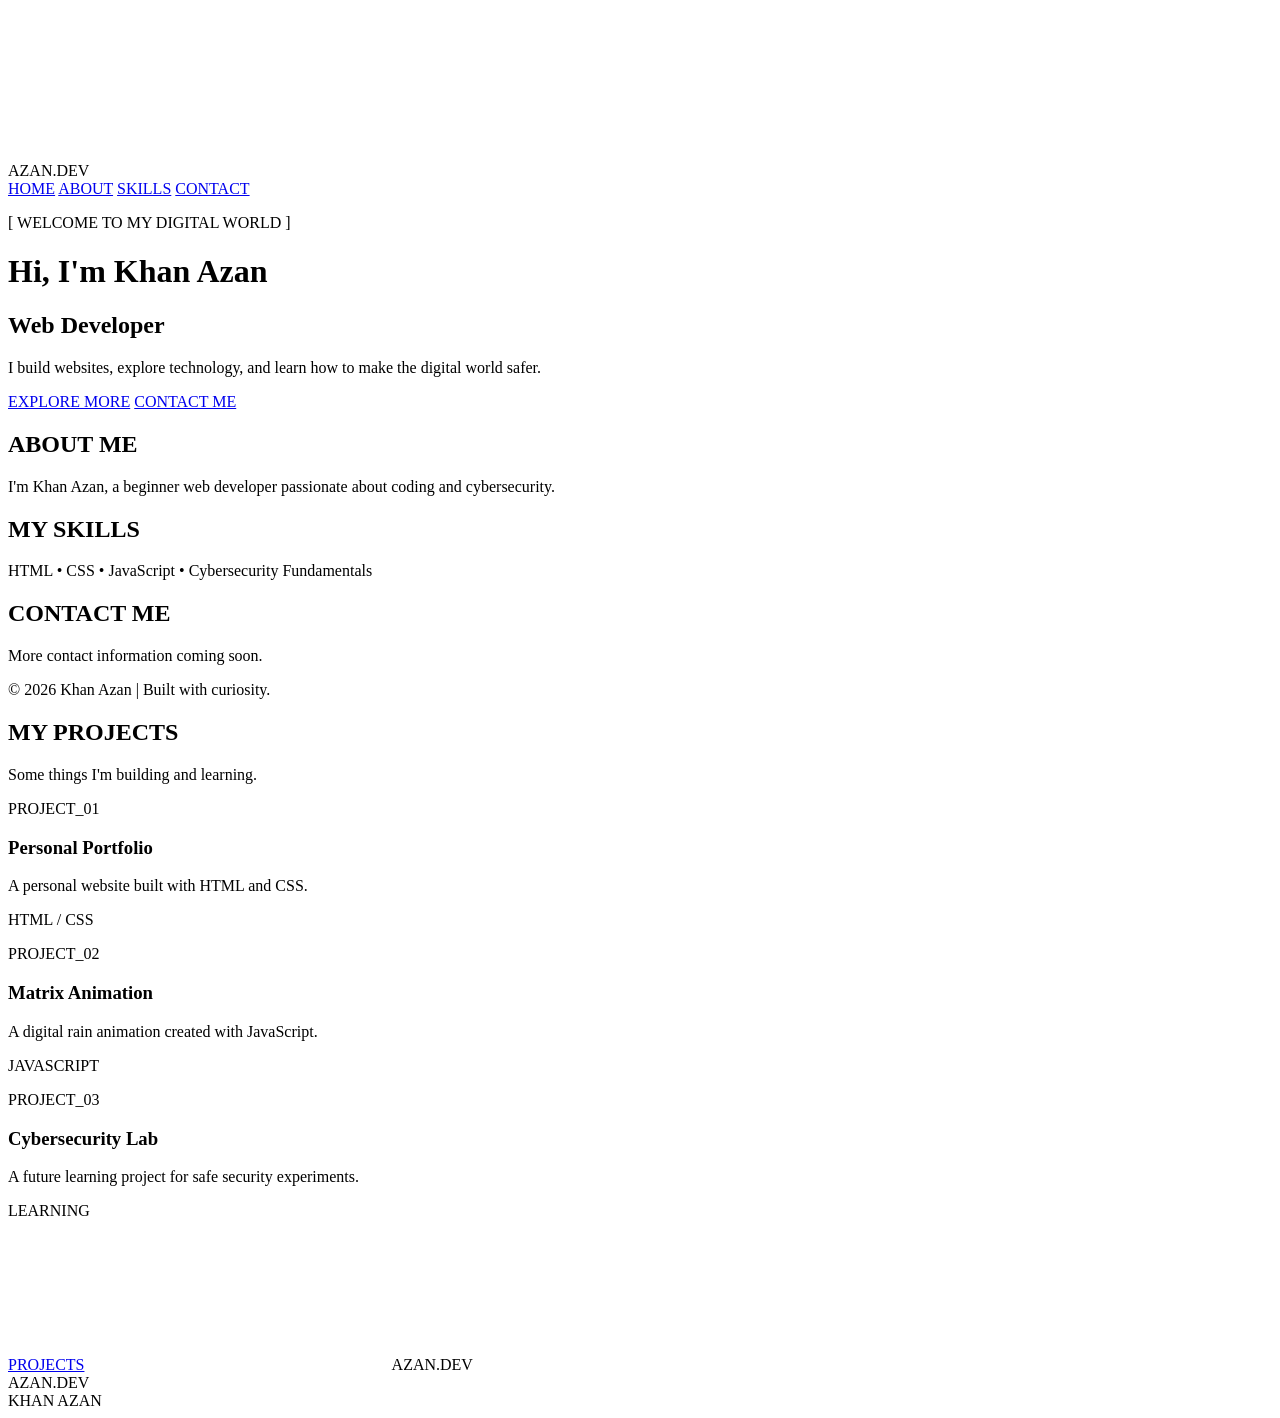
==== index.html @ 8890be55 "Add files via upload" ====
<!DOCTYPE html>
<html lang="en">
<head>
  <meta charset="UTF-8">
  <meta name="viewport" content="width=device-width, initial-scale=1.0">
  <title>Khan Azan | Portfolio</title>
  <link rel="stylesheet" href="style.css">
</head>
<body>
  <canvas id="matrix"></canvas>

  <nav class="navbar">
    <div class="logo">AZAN<span>.DEV</span></div>
    <a href="#home">HOME</a>
    <a href="#about">ABOUT</a>
    <a href="#skills">SKILLS</a>
    <a href="#contact">CONTACT</a>
  </nav>

  <main id="home">
    <p class="tag">[ WELCOME TO MY DIGITAL WORLD ]</p>
    <h1>Hi, I'm <span>Khan Azan</span></h1>
    <h2>Web Developer</h2>
    <p class="description">I build websites, explore technology, and learn how to make the digital world safer.</p>
    <div class="buttons">
      <a href="#about" class="btn">EXPLORE MORE</a>
      <a href="#contact" class="btn outline">CONTACT ME</a>
    </div>
  </main>

  <section id="about">
    <h2>ABOUT <span>ME</span></h2>
    <p>I'm Khan Azan, a beginner web developer passionate about coding and cybersecurity.</p>
  </section>

  <section id="skills">
    <h2>MY <span>SKILLS</span></h2>
    <p>HTML • CSS • JavaScript • Cybersecurity Fundamentals</p>
  </section>

  <section id="contact">
    <h2>CONTACT <span>ME</span></h2>
    <p>More contact information coming soon.</p>
  </section>

  <footer>© 2026 Khan Azan | Built with curiosity.</footer>

  <script src="script.js"></script>
</body>
</html>

<section id="projects">
  <h2>MY <span>PROJECTS</span></h2>
  <p class="project-intro">Some things I'm building and learning.</p>

  <div class="project-grid">
    <article class="project-card">
      <p class="project-number">PROJECT_01</p>
      <h3>Personal Portfolio</h3>
      <p>A personal website built with HTML and CSS.</p>
      <span class="project-tag">HTML / CSS</span>
    </article>

    <article class="project-card">
      <p class="project-number">PROJECT_02</p>
      <h3>Matrix Animation</h3>
      <p>A digital rain animation created with JavaScript.</p>
      <span class="project-tag">JAVASCRIPT</span>
    </article>

    <article class="project-card">
      <p class="project-number">PROJECT_03</p>
      <h3>Cybersecurity Lab</h3>
      <p>A future learning project for safe security experiments.</p>
      <span class="project-tag">LEARNING</span>
    </article>
  </div>
</section>
<a href="#projects">PROJECTS</a>

<canvas id="matrix"></canvas>
<script src="script.js"></script>
AZAN<span>.DEV</span>
<div class="logo">AZAN<span>.DEV</span></div>

<div class="logo">KHAN <span>AZAN</span></div>
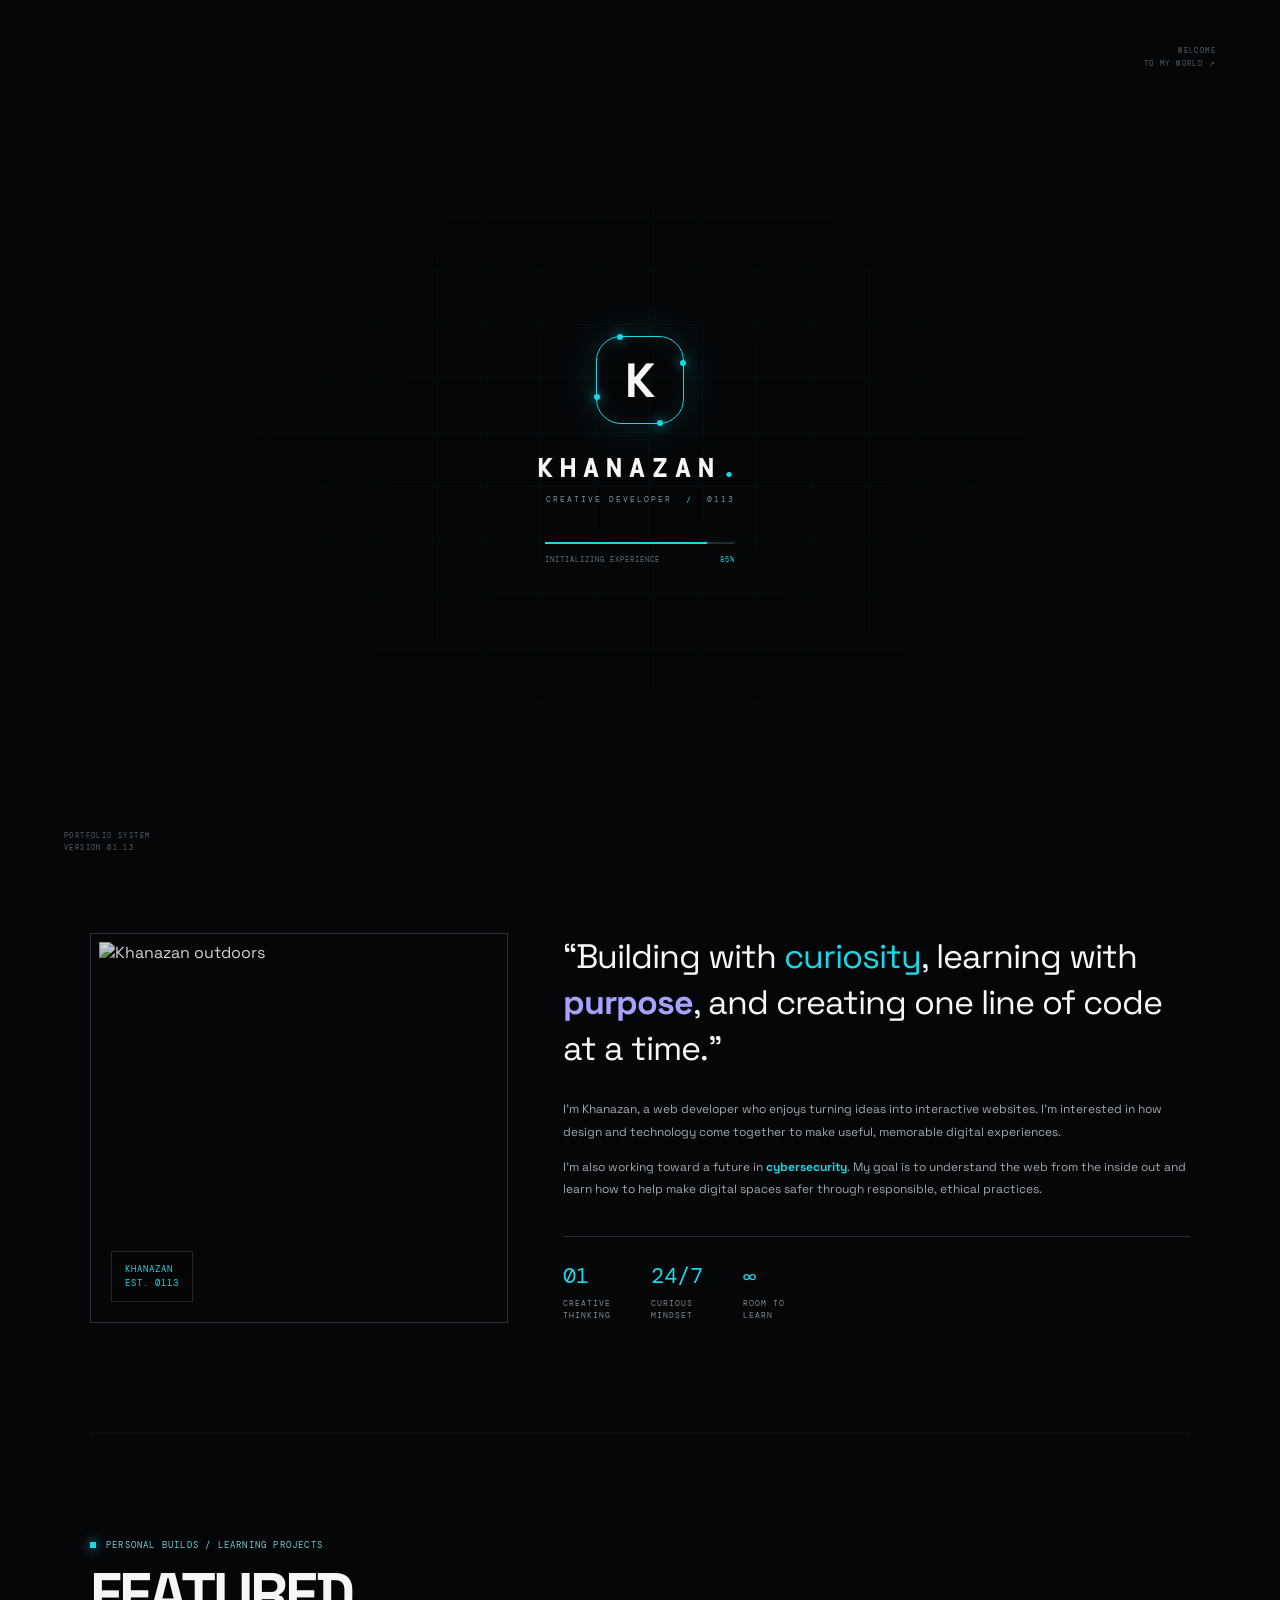
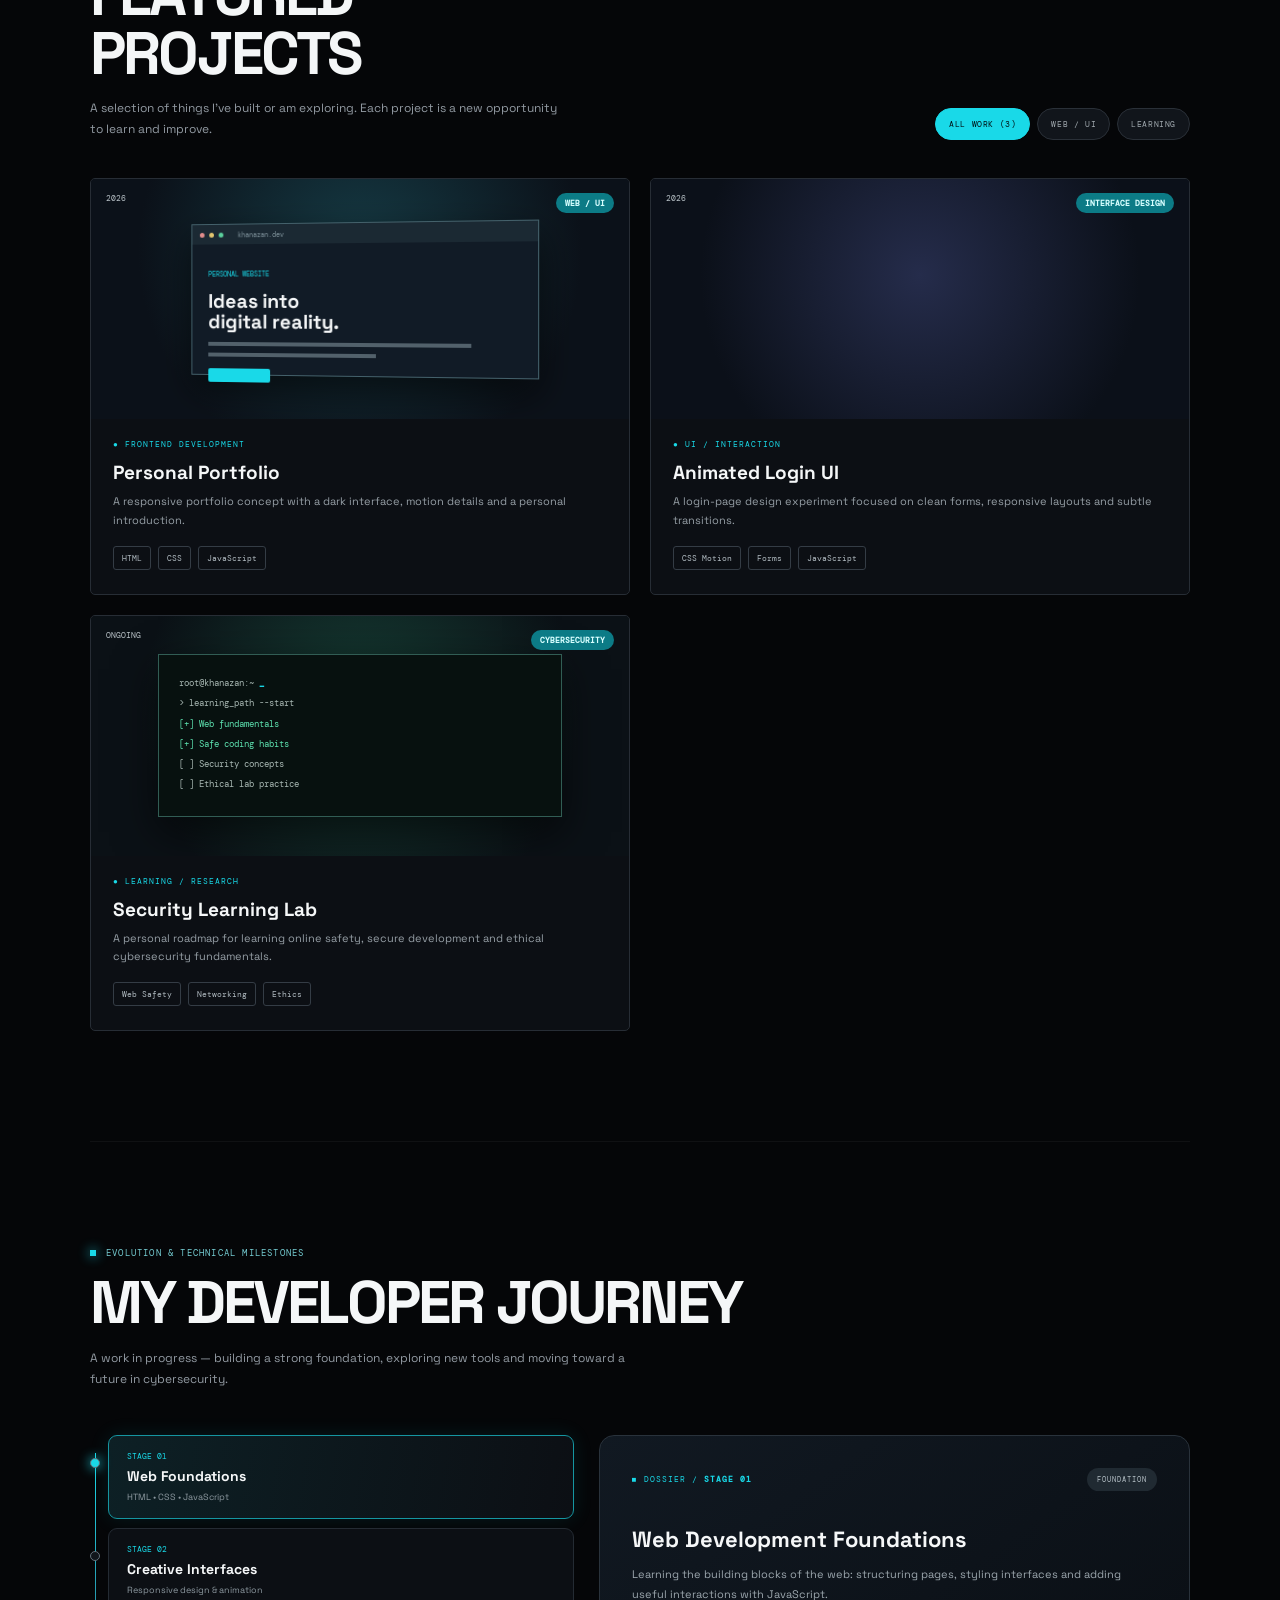
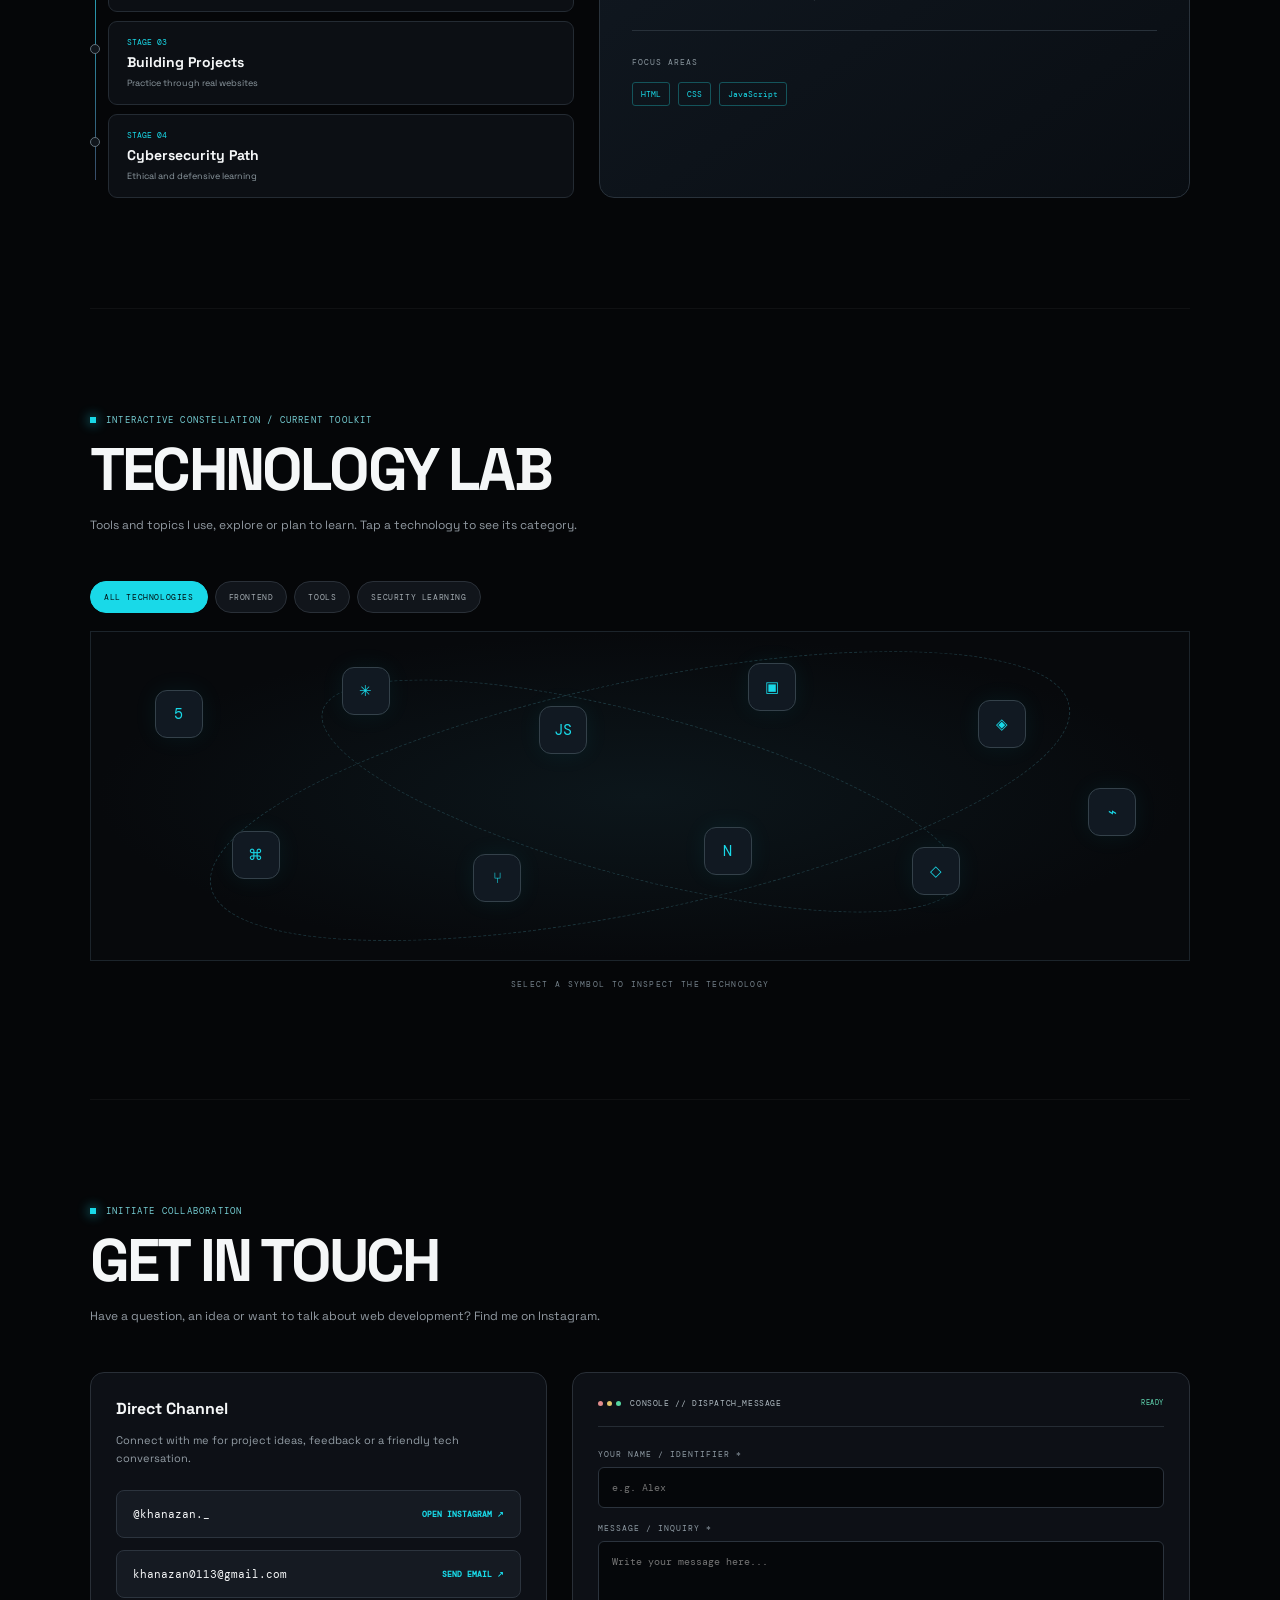
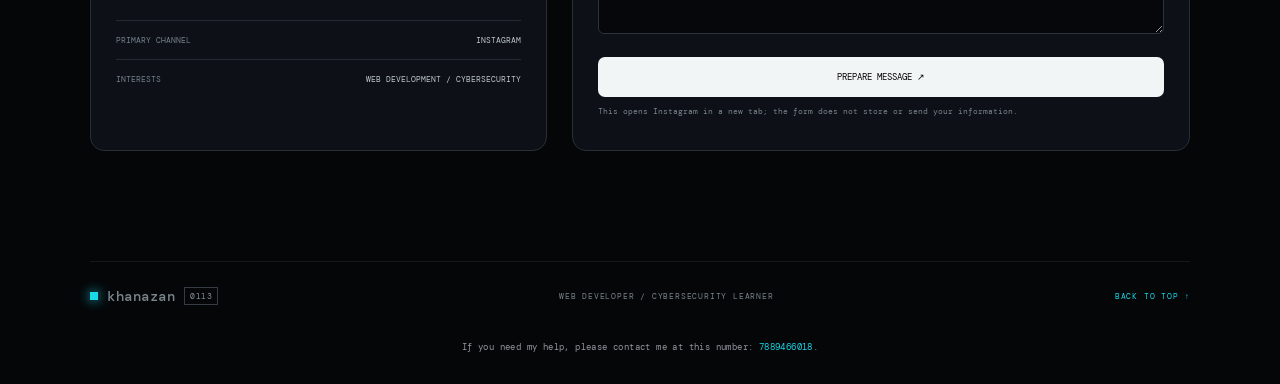
==== commit d23a2719: "Add files via upload" ====
--- a/index.html
+++ b/index.html
@@ -1,87 +1,100 @@
-
 <!DOCTYPE html>
 <html lang="en">
 <head>
-  <meta charset="UTF-8">
-  <meta name="viewport" content="width=device-width, initial-scale=1.0">
-  <title>Khan Azan | Portfolio</title>
-  <link rel="stylesheet" href="style.css">
+<meta charset="UTF-8"><meta name="viewport" content="width=device-width,initial-scale=1">
+<meta name="theme-color" content="#050608"><meta name="description" content="Khanazan — web developer and cybersecurity learner.">
+<title>KHANAZAN — Portfolio</title>
+<link rel="preconnect" href="https://fonts.googleapis.com"><link rel="preconnect" href="https://fonts.gstatic.com" crossorigin>
+<link href="https://fonts.googleapis.com/css2?family=DM+Mono:wght@400;500&family=Space+Grotesk:wght@400;500;600;700&display=swap" rel="stylesheet">
+<link rel="icon" type="image/svg+xml" href="favicon.svg"><link rel="stylesheet" href="style.css">
 </head>
-<body>
-  <canvas id="matrix"></canvas>
+<body class="loading">
+<div class="intro-screen" id="introScreen" aria-label="Khanazan portfolio loading">
+  <div class="intro-grid"></div>
+  <div class="intro-content">
+    <div class="intro-emblem"><span>K</span><i></i><i></i><i></i><i></i></div>
+    <div class="intro-wordmark">KHANAZAN<span>.</span></div>
+    <div class="intro-caption">CREATIVE DEVELOPER <b>/</b> 0113</div>
+    <div class="intro-loader"><span></span></div>
+    <div class="intro-status">INITIALIZING EXPERIENCE <b id="introPercent">00%</b></div>
+  </div>
+  <div class="intro-corner intro-left">PORTFOLIO SYSTEM<br>VERSION 01.13</div>
+  <div class="intro-corner intro-right">WELCOME<br>TO MY WORLD ↗</div>
+</div>
+<canvas id="particles"></canvas>
+<div class="grain"></div>
+<header class="topbar">
+  <a class="logo" href="#home"><i></i> khanazan <small>0113</small></a>
+  <button class="menu" aria-label="Toggle menu" aria-expanded="false"><span></span><span></span></button>
+  <nav class="nav"><a href="#home" class="current">HOME</a><a href="#about">ABOUT</a><a href="#projects">PROJECTS</a><a href="#journey">JOURNEY</a><a href="#skills">SKILLS</a><a href="#contact">CONTACT</a></nav>
+  <a class="top-contact" href="#contact">GET IN TOUCH <b>↗</b></a>
+</header>
 
-  <nav class="navbar">
-    <div class="logo">AZAN<span>.DEV</span></div>
-    <a href="#home">HOME</a>
-    <a href="#about">ABOUT</a>
-    <a href="#skills">SKILLS</a>
-    <a href="#contact">CONTACT</a>
-  </nav>
+<main>
+<section class="hero wrap" id="home">
+  <div class="hero-copy appear">
+    <div class="eyebrow"><span></span> CREATIVE WEB DEVELOPMENT & CYBERSECURITY</div>
+    <h1>KHANAZAN<br><em>CREATES.</em></h1>
+    <p class="hero-desc">Web developer & technology enthusiast. I build digital experiences with clean code, thoughtful design, and a curiosity for how the web works.</p>
+    <div class="hero-buttons"><a class="button white" href="#projects">EXPLORE PROJECTS <b>↘</b></a><a class="button cyan-outline" href="#journey">VIEW MY JOURNEY</a><a class="button dark-outline" href="#contact">INITIALIZE CONTACT</a></div>
+    <div class="hero-bottom"><span>WEB DEVELOPER / FUTURE CYBERSECURITY PROFESSIONAL</span><span class="availability"><i></i> ALWAYS LEARNING</span></div>
+  </div>
+  <div class="hero-image appear"><div class="image-label"><span>PROFILE / 0113</span><span>01 — 04</span></div><img src="assets/profile.jpg" alt="Khanazan sitting in an autumn woodland"><div class="image-overlay"><span>KHANAZAN</span><small>BUILD • LEARN • REPEAT</small></div><div class="image-corner"></div></div>
+  <div class="hero-scroll"><span>↓</span> SCROLL DOWN TO EXPLORE</div>
+</section>
 
-  <main id="home">
-    <p class="tag">[ WELCOME TO MY DIGITAL WORLD ]</p>
-    <h1>Hi, I'm <span>Khan Azan</span></h1>
-    <h2>Web Developer</h2>
-    <p class="description">I build websites, explore technology, and learn how to make the digital world safer.</p>
-    <div class="buttons">
-      <a href="#about" class="btn">EXPLORE MORE</a>
-      <a href="#contact" class="btn outline">CONTACT ME</a>
+<section class="about wrap section" id="about">
+  <div class="section-head appear"><div class="eyebrow"><span></span> THE PHILOSOPHY & BACKGROUND</div><h2>ABOUT <b>KHANAZAN</b></h2></div>
+  <div class="about-grid">
+    <div class="about-photo appear"><img src="assets/profile.jpg" alt="Khanazan outdoors"><span class="photo-stamp">KHANAZAN<br>EST. 0113</span></div>
+    <div class="about-text appear"><blockquote>“Building with <i>curiosity</i>, learning with <b>purpose</b>, and creating one line of code at a time.”</blockquote>
+      <p>I'm Khanazan, a web developer who enjoys turning ideas into interactive websites. I’m interested in how design and technology come together to make useful, memorable digital experiences.</p>
+      <p>I'm also working toward a future in <strong>cybersecurity</strong>. My goal is to understand the web from the inside out and learn how to help make digital spaces safer through responsible, ethical practices.</p>
+      <div class="stats"><div><b>01</b><small>CREATIVE<br>THINKING</small></div><div><b>24/7</b><small>CURIOUS<br>MINDSET</small></div><div><b>∞</b><small>ROOM TO<br>LEARN</small></div></div>
     </div>
-  </main>
-
-  <section id="about">
-    <h2>ABOUT <span>ME</span></h2>
-    <p>I'm Khan Azan, a beginner web developer passionate about coding and cybersecurity.</p>
-  </section>
-
-  <section id="skills">
-    <h2>MY <span>SKILLS</span></h2>
-    <p>HTML • CSS • JavaScript • Cybersecurity Fundamentals</p>
-  </section>
-
-  <section id="contact">
-    <h2>CONTACT <span>ME</span></h2>
-    <p>More contact information coming soon.</p>
-  </section>
-
-  <footer>© 2026 Khan Azan | Built with curiosity.</footer>
-
-  <script src="script.js"></script>
-</body>
-</html>
-
-<section id="projects">
-  <h2>MY <span>PROJECTS</span></h2>
-  <p class="project-intro">Some things I'm building and learning.</p>
-
-  <div class="project-grid">
-    <article class="project-card">
-      <p class="project-number">PROJECT_01</p>
-      <h3>Personal Portfolio</h3>
-      <p>A personal website built with HTML and CSS.</p>
-      <span class="project-tag">HTML / CSS</span>
-    </article>
-
-    <article class="project-card">
-      <p class="project-number">PROJECT_02</p>
-      <h3>Matrix Animation</h3>
-      <p>A digital rain animation created with JavaScript.</p>
-      <span class="project-tag">JAVASCRIPT</span>
-    </article>
-
-    <article class="project-card">
-      <p class="project-number">PROJECT_03</p>
-      <h3>Cybersecurity Lab</h3>
-      <p>A future learning project for safe security experiments.</p>
-      <span class="project-tag">LEARNING</span>
-    </article>
   </div>
 </section>
-<a href="#projects">PROJECTS</a>
 
-<canvas id="matrix"></canvas>
+<section class="projects wrap section" id="projects">
+  <div class="project-title-row appear"><div><div class="eyebrow"><span></span> PERSONAL BUILDS / LEARNING PROJECTS</div><h2>FEATURED<br>PROJECTS</h2><p class="sub">A selection of things I’ve built or am exploring. Each project is a new opportunity to learn and improve.</p></div><div class="project-filter"><button class="filter active" data-filter="all">ALL WORK (3)</button><button class="filter" data-filter="web">WEB / UI</button><button class="filter" data-filter="learn">LEARNING</button></div></div>
+  <div class="project-grid">
+    <article class="project-card appear" data-kind="web"><div class="project-art art-one"><div class="browser"><div class="browser-top"><i></i><i></i><i></i><span>khanazan.dev</span></div><div class="browser-body"><small>PERSONAL WEBSITE</small><b>Ideas into<br>digital reality.</b><span class="mock-line"></span><span class="mock-line short"></span><span class="mock-btn"></span></div></div><label>2026 <b>WEB / UI</b></label></div><div class="project-info"><div class="project-type">● FRONTEND DEVELOPMENT</div><h3>Personal Portfolio</h3><p>A responsive portfolio concept with a dark interface, motion details and a personal introduction.</p><div class="chips"><span>HTML</span><span>CSS</span><span>JavaScript</span></div></div></article>
+    <article class="project-card appear" data-kind="web"><div class="project-art art-two"><div class="login-mock"><div class="login-mark">K.</div><b>Welcome back.</b><small>Sign in to continue</small><i></i><i></i><strong>CONTINUE →</strong></div><label>2026 <b>INTERFACE DESIGN</b></label></div><div class="project-info"><div class="project-type">● UI / INTERACTION</div><h3>Animated Login UI</h3><p>A login-page design experiment focused on clean forms, responsive layouts and subtle transitions.</p><div class="chips"><span>CSS Motion</span><span>Forms</span><span>JavaScript</span></div></div></article>
+    <article class="project-card appear" data-kind="learn"><div class="project-art art-three"><div class="terminal-art"><div>root@khanazan:~ <b>_</b></div><p>&gt; learning_path --start</p><p class="green">[+] Web fundamentals</p><p class="green">[+] Safe coding habits</p><p>[ ] Security concepts</p><p>[ ] Ethical lab practice</p></div><label>ONGOING <b>CYBERSECURITY</b></label></div><div class="project-info"><div class="project-type">● LEARNING / RESEARCH</div><h3>Security Learning Lab</h3><p>A personal roadmap for learning online safety, secure development and ethical cybersecurity fundamentals.</p><div class="chips"><span>Web Safety</span><span>Networking</span><span>Ethics</span></div></div></article>
+  </div>
+</section>
+
+<section class="journey wrap section" id="journey">
+  <div class="section-head appear"><div class="eyebrow"><span></span> EVOLUTION & TECHNICAL MILESTONES</div><h2>MY DEVELOPER <b>JOURNEY</b></h2><p class="sub">A work in progress — building a strong foundation, exploring new tools and moving toward a future in cybersecurity.</p></div>
+  <div class="journey-layout">
+    <div class="timeline appear">
+      <button class="milestone selected" data-stage="0"><small>STAGE 01</small><b>Web Foundations</b><span>HTML • CSS • JavaScript</span></button>
+      <button class="milestone" data-stage="1"><small>STAGE 02</small><b>Creative Interfaces</b><span>Responsive design & animation</span></button>
+      <button class="milestone" data-stage="2"><small>STAGE 03</small><b>Building Projects</b><span>Practice through real websites</span></button>
+      <button class="milestone" data-stage="3"><small>STAGE 04</small><b>Cybersecurity Path</b><span>Ethical and defensive learning</span></button>
+    </div>
+    <div class="dossier appear"><div class="dossier-top"><span>■ DOSSIER / <b id="stageNo">STAGE 01</b></span><small id="stageTag">FOUNDATION</small></div><h3 id="stageTitle">Web Development Foundations</h3><p id="stageDesc">Learning the building blocks of the web: structuring pages, styling interfaces and adding useful interactions with JavaScript.</p><div class="dossier-rule"></div><small>FOCUS AREAS</small><div class="focus-tags" id="focusTags"><span>HTML</span><span>CSS</span><span>JavaScript</span></div></div>
+  </div>
+</section>
+
+<section class="skills wrap section" id="skills">
+  <div class="section-head appear"><div class="eyebrow"><span></span> INTERACTIVE CONSTELLATION / CURRENT TOOLKIT</div><h2>TECHNOLOGY <b>LAB</b></h2><p class="sub">Tools and topics I use, explore or plan to learn. Tap a technology to see its category.</p></div>
+  <div class="skill-tabs appear"><button class="skill-tab active" data-group="all">ALL TECHNOLOGIES</button><button class="skill-tab" data-group="frontend">FRONTEND</button><button class="skill-tab" data-group="tools">TOOLS</button><button class="skill-tab" data-group="security">SECURITY LEARNING</button></div>
+  <div class="tech-field appear" id="techField">
+    <button class="tech" data-group="frontend" data-name="HTML5" style="--x:8%;--y:25%">5</button><button class="tech" data-group="frontend" data-name="CSS3" style="--x:25%;--y:18%">✳</button><button class="tech" data-group="frontend" data-name="JavaScript" style="--x:43%;--y:30%">JS</button><button class="tech" data-group="frontend" data-name="Responsive Design" style="--x:62%;--y:17%">▣</button><button class="tech" data-group="frontend" data-name="UI Design" style="--x:83%;--y:28%">◈</button><button class="tech" data-group="tools" data-name="VS Code" style="--x:15%;--y:68%">⌘</button><button class="tech" data-group="tools" data-name="Git & GitHub" style="--x:37%;--y:75%">⑂</button><button class="tech" data-group="tools" data-name="Netlify" style="--x:58%;--y:67%">N</button><button class="tech" data-group="security" data-name="Web Security Basics" style="--x:77%;--y:73%">◇</button><button class="tech" data-group="security" data-name="Ethical Cybersecurity" style="--x:93%;--y:55%">⌁</button>
+  </div><div class="tech-caption" id="techCaption">SELECT A SYMBOL TO INSPECT THE TECHNOLOGY</div>
+</section>
+
+<section class="contact wrap section" id="contact">
+  <div class="section-head appear"><div class="eyebrow"><span></span> INITIATE COLLABORATION</div><h2>GET IN <b>TOUCH</b></h2><p class="sub">Have a question, an idea or want to talk about web development? Find me on Instagram.</p></div>
+  <div class="contact-grid">
+    <div class="contact-card appear"><h3>Direct Channel</h3><p>Connect with me for project ideas, feedback or a friendly tech conversation.</p><a class="instagram" href="https://www.instagram.com/khanazan._/" target="_blank" rel="noopener noreferrer"><span>@khanazan._</span><b>OPEN INSTAGRAM ↗</b></a>
+    <a class="instagram email-link" href="mailto:khanazan0113@gmail.com"><span>khanazan0113@gmail.com</span><b>SEND EMAIL ↗</b></a><div class="contact-meta"><small>PRIMARY CHANNEL</small><strong>INSTAGRAM</strong></div><div class="contact-meta"><small>INTERESTS</small><strong>WEB DEVELOPMENT / CYBERSECURITY</strong></div></div>
+    <form class="message-card appear" id="messageForm"><div class="form-head"><span><i></i><i></i><i></i> CONSOLE // DISPATCH_MESSAGE</span><small>READY</small></div><label for="visitorName">YOUR NAME / IDENTIFIER *</label><input id="visitorName" required placeholder="e.g. Alex"><label for="visitorMessage">MESSAGE / INQUIRY *</label><textarea id="visitorMessage" required rows="5" placeholder="Write your message here..."></textarea><button class="send" type="submit">PREPARE MESSAGE ↗</button><p class="form-note">This opens Instagram in a new tab; the form does not store or send your information.</p></form>
+  </div>
+</section>
+</main>
+<footer class="footer wrap"><a class="logo" href="#home"><i></i> khanazan <small>0113</small></a><span>WEB DEVELOPER / CYBERSECURITY LEARNER</span><a href="#home">BACK TO TOP ↑</a></footer>
+<p style="width:86%;max-width:1100px;margin:0 auto;padding:0 0 28px;text-align:center;font:9px/1.7 var(--mono);letter-spacing:.4px;color:#92979f">If you need my help, please contact me at this number: <a href="tel:7889466018" style="color:var(--cyan)">7889466018</a>.</p>
 <script src="script.js"></script>
-AZAN<span>.DEV</span>
-<div class="logo">AZAN<span>.DEV</span></div>
-
-<div class="logo">KHAN <span>AZAN</span></div>
+</body></html>
--- a/style.css
+++ b/style.css
@@ -0,0 +1,29 @@
+*{box-sizing:border-box} :root{--bg:#050608;--panel:#0c0e13;--panel2:#11151c;--white:#f5f7f8;--muted:#92979f;--cyan:#19d9e8;--line:#242a32;--mono:"DM Mono",monospace;--sans:"Space Grotesk",sans-serif}html{scroll-behavior:smooth;scroll-padding-top:95px}body{margin:0;background:var(--bg);color:var(--white);font-family:var(--sans);overflow-x:hidden}a{color:inherit;text-decoration:none}button,input,textarea{font:inherit}#particles{position:fixed;inset:0;width:100%;height:100%;z-index:-1;pointer-events:none}.grain{position:fixed;inset:0;z-index:10;pointer-events:none;opacity:.025;background-image:url("data:image/svg+xml,%3Csvg viewBox='0 0 180 180' xmlns='http://www.w3.org/2000/svg'%3E%3Cfilter id='n'%3E%3CfeTurbulence type='fractalNoise' baseFrequency='.9' numOctaves='3' stitchTiles='stitch'/%3E%3C/filter%3E%3Crect width='100%25' height='100%25' filter='url(%23n)' opacity='.5'/%3E%3C/svg%3E")}.wrap{width:min(1100px,86%);margin:auto}.topbar{height:76px;position:sticky;top:0;z-index:30;display:flex;align-items:center;justify-content:space-between;padding:0 max(7%,calc((100vw - 1100px)/2));background:rgba(5,6,8,.88);backdrop-filter:blur(18px);border-bottom:1px solid #ffffff12}.logo{display:flex;align-items:center;gap:9px;font:500 14px var(--mono);letter-spacing:.5px}.logo i,.eyebrow span{width:8px;height:8px;background:var(--cyan);display:inline-block;box-shadow:0 0 12px #19d9e8}.logo small{font:8px var(--mono);padding:3px 5px;border:1px solid #343b44;color:#89949b}.nav{display:flex;gap:4px;padding:5px;border:1px solid #252b33;border-radius:40px;background:#101217}.nav a{font:8px var(--mono);letter-spacing:.5px;color:#9ba2aa;padding:9px 12px;border-radius:30px;transition:.2s}.nav a:hover,.nav a.current{background:#242831;color:white}.top-contact,.button,.filter,.skill-tab{font:8px var(--mono);letter-spacing:.6px}.top-contact{background:#f6f7f7;color:#07090b;border-radius:30px;padding:10px 17px}.top-contact b{margin-left:12px}.menu{display:none}.hero{min-height:620px;display:grid;grid-template-columns:1.08fr .92fr;align-items:center;gap:60px;position:relative;padding-top:55px;padding-bottom:90px}.eyebrow{font:9px var(--mono);letter-spacing:1.2px;color:#75cdd3;display:flex;align-items:center;gap:10px}.eyebrow span{width:6px;height:6px}h1{font-size:clamp(64px,8vw,105px);line-height:.83;letter-spacing:-6px;margin:27px 0 24px;font-weight:700}h1 em{font-style:normal;color:transparent;-webkit-text-stroke:1.4px #aeb7bd}.hero-desc{max-width:490px;color:#b1b7bc;font-size:14px;line-height:1.75}.hero-buttons{display:flex;flex-wrap:wrap;gap:10px;margin-top:30px}.button{padding:13px 16px;border-radius:30px;transition:.2s}.button:hover,.top-contact:hover{transform:translateY(-3px)}.button.white{background:#f4f6f7;color:#080a0d}.button.white b{margin-left:12px}.cyan-outline{border:1px solid #117f89;color:var(--cyan)}.dark-outline{border:1px solid #343a42;color:#c4cbd0}.hero-bottom{display:flex;gap:25px;flex-wrap:wrap;margin-top:65px;font:8px var(--mono);letter-spacing:1px;color:#69737b}.availability{color:#8b969e}.availability i{width:6px;height:6px;display:inline-block;border-radius:50%;background:#35dba1;margin-right:7px}.hero-image{height:405px;position:relative;border:1px solid #242a31;padding:9px;background:#0b0e13}.hero-image img{width:100%;height:100%;object-fit:cover;object-position:center 44%;filter:brightness(.78) saturate(.72)}.image-label{position:absolute;top:20px;left:22px;right:22px;z-index:2;display:flex;justify-content:space-between;font:8px var(--mono);letter-spacing:1px;text-shadow:0 2px 8px black}.image-overlay{position:absolute;bottom:25px;left:25px;display:flex;flex-direction:column;gap:6px;text-shadow:0 2px 8px black}.image-overlay span{font:500 20px var(--mono);letter-spacing:2px}.image-overlay small{font:8px var(--mono);letter-spacing:1px;color:#b9c5c7}.image-corner{position:absolute;right:-10px;bottom:-10px;width:70px;height:70px;border-right:1px solid var(--cyan);border-bottom:1px solid var(--cyan)}.hero-scroll{position:absolute;bottom:27px;left:0;font:8px var(--mono);letter-spacing:1px;color:#777f87}.hero-scroll span{color:var(--cyan);font-size:16px;margin-right:10px}.section{padding-top:105px;padding-bottom:110px;border-top:1px solid #ffffff0c}.section-head{margin-bottom:45px}.section-head h2,.project-title-row h2{font-size:clamp(38px,5vw,60px);line-height:.98;letter-spacing:-2.8px;margin:15px 0}.section-head h2 b,.project-title-row h2{color:#f4f6f7}.section-head h2 b{font-weight:700}.section-head>p.sub{max-width:560px}.sub{font-size:12px;color:#929aa2;line-height:1.75;max-width:470px}.about-grid{display:grid;grid-template-columns:.8fr 1.2fr;gap:55px;align-items:center}.about-photo{height:390px;position:relative;border:1px solid #2b3139;padding:8px}.about-photo img{width:100%;height:100%;object-fit:cover;object-position:center 42%;filter:grayscale(.2) brightness(.85)}.photo-stamp{position:absolute;bottom:20px;left:20px;background:#050608d9;border:1px solid #ffffff22;padding:10px 13px;font:9px/1.6 var(--mono);letter-spacing:1px;color:var(--cyan)}blockquote{font-size:clamp(22px,3vw,34px);line-height:1.35;margin:0 0 26px;letter-spacing:-1px}blockquote i{color:var(--cyan);font-style:normal}blockquote b{color:#a6a2ff} .about-text p{font-size:12px;line-height:1.9;color:#a1a8af}.about-text strong{color:var(--cyan)}.stats{display:flex;gap:40px;margin-top:35px;padding-top:24px;border-top:1px solid #252b32}.stats div{display:flex;flex-direction:column;gap:7px}.stats b{font:22px var(--mono);color:var(--cyan)}.stats small{font:8px/1.5 var(--mono);letter-spacing:1px;color:#7f8991}.project-title-row{display:flex;align-items:end;justify-content:space-between;gap:30px;margin-bottom:38px}.project-title-row h2{margin:15px 0}.project-title-row .sub{margin:0}.project-filter,.skill-tabs{display:flex;gap:7px;flex-wrap:wrap}.filter,.skill-tab{border:1px solid #2a3038;color:#a1a9af;background:#11151b;padding:10px 13px;border-radius:30px;cursor:pointer}.filter.active,.skill-tab.active{background:var(--cyan);color:#001013;border-color:var(--cyan)}.project-grid{display:grid;grid-template-columns:repeat(2,1fr);gap:20px}.project-card{border:1px solid #272d35;border-radius:5px;overflow:hidden;background:#0c0f14;transition:.25s}.project-card:hover{border-color:#168e99;transform:translateY(-5px)}.project-card.hidden{display:none}.project-art{height:240px;position:relative;display:grid;place-items:center;overflow:hidden}.project-art:before{content:"";position:absolute;inset:0;background:radial-gradient(circle at 50% 30%,#153a44,#0b1119 70%)}.art-two:before{background:radial-gradient(circle at 50% 40%,#252c4b,#0b1019 72%)}.art-three:before{background:radial-gradient(circle at 50% 40%,#153e34,#0b1116 72%)}.project-art label{position:absolute;top:14px;left:15px;right:15px;display:flex;justify-content:space-between;font:8px var(--mono);color:#b9c2c7}.project-art label b{background:#0c7b86;color:#d8ffff;border-radius:20px;padding:5px 9px}.browser{width:65%;height:155px;background:#111b26;border:1px solid #44616b;box-shadow:0 15px 35px #0009;transform:perspective(700px) rotateY(-7deg)}.browser-top{height:20px;background:#1b2933;display:flex;align-items:center;gap:5px;padding:0 8px}.browser-top i,.form-head i{width:5px;height:5px;border-radius:50%;background:#e18c8c}.browser-top i:nth-child(2){background:#e2c56f}.browser-top i:nth-child(3){background:#5bcf9c}.browser-top span{font:7px var(--mono);margin-left:10px;color:#81949d}.browser-body{padding:17px}.browser-body small{font:7px var(--mono);color:var(--cyan)}.browser-body b{display:block;font-size:20px;line-height:1.05;margin:10px 0}.mock-line{display:block;width:85%;height:4px;background:#52616b;margin:7px 0}.mock-line.short{width:55%}.mock-btn{display:block;width:65px;height:14px;background:var(--cyan);margin-top:12px;border-radius:2px}.login-mock{width:53%;padding:22px;background:#111722;border:1px solid #3a4b68;box-shadow:0 15px 35px #0009;display:flex;flex-direction:column;gap:9px}.login-mark{color:var(--cyan);font:20px var(--mono)}.login-mock b{font-size:18px}.login-mock small{color:#8f9ca9;font-size:9px}.login-mock i{height:18px;border:1px solid #3b4655;border-radius:3px}.login-mock strong{font:8px var(--mono);background:var(--cyan);color:#001316;text-align:center;padding:8px}.terminal-art{position:relative;width:75%;padding:20px;border:1px solid #315d54;background:#07110f;color:#a8b8b3;font:9px/1.8 var(--mono);box-shadow:0 15px 40px #0009}.terminal-art p{margin:4px 0}.terminal-art .green{color:#5de2b0}.terminal-art div b{color:var(--cyan)}.project-info{padding:20px 22px 24px}.project-type{font:8px var(--mono);letter-spacing:1px;color:var(--cyan)}.project-info h3{font-size:19px;margin:11px 0 7px}.project-info p{font-size:11px;line-height:1.7;color:#969fa6;margin:0}.chips{display:flex;gap:7px;flex-wrap:wrap;margin-top:16px}.chips span,.focus-tags span{font:8px var(--mono);padding:6px 8px;border:1px solid #343c45;color:#b1bbc1;border-radius:3px}.journey-layout{display:grid;grid-template-columns:.9fr 1.1fr;gap:25px}.timeline{display:flex;flex-direction:column;gap:9px;position:relative;padding-left:18px}.timeline:before{content:"";position:absolute;left:5px;top:18px;bottom:18px;width:1px;background:linear-gradient(var(--cyan),#384b67)}.milestone{position:relative;text-align:left;border:1px solid #242b33;border-radius:9px;background:#0c0f14;padding:15px 18px;color:#f5f7f8;cursor:pointer;display:flex;flex-direction:column;gap:6px;transition:.2s}.milestone:before{content:"";position:absolute;left:-19px;top:22px;width:8px;height:8px;border-radius:50%;background:#10151b;border:1px solid #63717b}.milestone.selected{border-color:#1596a1;background:linear-gradient(100deg,#0d2025,#0c0f14);box-shadow:0 0 20px #0bd6e51a}.milestone.selected:before{background:var(--cyan);box-shadow:0 0 12px var(--cyan)}.milestone small{font:8px var(--mono);color:var(--cyan)}.milestone b{font-size:14px}.milestone span{font-size:9px;color:#8d99a0}.dossier{border:1px solid #29323b;border-radius:15px;background:linear-gradient(145deg,#111922,#090d12);padding:32px;min-height:275px}.dossier-top{display:flex;justify-content:space-between;align-items:center;font:8px var(--mono);letter-spacing:1px;color:#a7b1b9}.dossier-top span{color:var(--cyan)}.dossier-top small{background:#202a32;padding:7px 10px;border-radius:20px;color:#b7c2c8}.dossier h3{font-size:22px;margin:34px 0 12px}.dossier p{font-size:11px;line-height:1.8;color:#9ca7ae}.dossier-rule{height:1px;background:#28313a;margin:25px 0 18px}.dossier>small{font:8px var(--mono);color:#8a969e;letter-spacing:1px}.focus-tags{display:flex;gap:8px;flex-wrap:wrap;margin-top:12px}.focus-tags span{color:var(--cyan);border-color:#14545b}.skill-tabs{margin:0 0 18px}.tech-field{height:330px;position:relative;border:1px solid #1c242b;background:radial-gradient(ellipse at center,#0c161b 0%,#07090c 70%);overflow:hidden}.tech-field:before,.tech-field:after{content:"";position:absolute;inset:15% 10%;border:1px dashed #1b343b;border-radius:50%;transform:rotate(-12deg)}.tech-field:after{inset:25% 20%;transform:rotate(15deg)}.tech{position:absolute;left:var(--x);top:var(--y);transform:translate(-50%,-50%);width:48px;height:48px;border:1px solid #34414a;background:#111922;color:var(--cyan);font:15px var(--mono);border-radius:12px;cursor:pointer;box-shadow:0 0 25px #19d9e812;transition:.25s;z-index:2}.tech:hover,.tech.active{background:var(--cyan);color:#001216;transform:translate(-50%,-50%) scale(1.2);box-shadow:0 0 30px #19d9e855}.tech-caption{text-align:center;font:8px var(--mono);letter-spacing:1.3px;color:#74818a;margin-top:18px}.contact-grid{display:grid;grid-template-columns:.85fr 1.15fr;gap:25px}.contact-card,.message-card{border:1px solid #292f37;border-radius:14px;background:#0d1016;padding:25px}.contact-card h3{font-size:16px;margin:0 0 12px}.contact-card>p{font-size:11px;line-height:1.7;color:#939da5}.instagram{display:flex;justify-content:space-between;align-items:center;padding:16px;margin:22px 0;background:#151a22;border:1px solid #2c343e;border-radius:8px;font:11px var(--mono)}.instagram b{font-size:8px;color:var(--cyan)}.contact-meta{display:flex;justify-content:space-between;gap:15px;padding:14px 0;border-top:1px solid #252b32}.contact-meta small{font:8px var(--mono);color:#75818a}.contact-meta strong{font:8px var(--mono);color:#bdc7cc;text-align:right}.form-head{display:flex;justify-content:space-between;border-bottom:1px solid #252c34;padding-bottom:18px;margin-bottom:22px;font:8px var(--mono);letter-spacing:.6px;color:#aeb9c0}.form-head i{display:inline-block;margin-right:4px}.form-head i:nth-child(2){background:#e1c36a}.form-head i:nth-child(3){background:#55d6a0}.form-head small{color:#62d9b3}.message-card label{display:block;font:8px var(--mono);letter-spacing:1px;color:#8f9ba4;margin:15px 0 8px}.message-card input,.message-card textarea{width:100%;background:#05070a;border:1px solid #2b333d;border-radius:6px;padding:13px;color:white;font:10px var(--mono);outline:none;resize:vertical}.message-card input:focus,.message-card textarea:focus{border-color:var(--cyan)}.send{width:100%;border:0;border-radius:7px;background:#f2f5f6;color:#050608;padding:14px;margin-top:18px;font:9px var(--mono);cursor:pointer}.send:hover{background:var(--cyan)}.form-note{font:8px/1.6 var(--mono);color:#78848c}.footer{padding:25px 0 35px;border-top:1px solid #ffffff12;display:flex;align-items:center;justify-content:space-between;font:8px var(--mono);letter-spacing:.8px;color:#79848b}.footer>a:last-child{color:var(--cyan)}.appear{opacity:0;transform:translateY(22px);transition:opacity .7s ease,transform .7s ease}.appear.in{opacity:1;transform:none}@media(max-width:850px){.topbar{padding:0 5%}.nav a{padding:8px 8px;font-size:7px}.wrap{width:90%}.hero{gap:30px}.hero-image{height:350px}.project-title-row{display:block}.project-filter{margin-top:20px}.about-grid{gap:30px}}@media(max-width:650px){.topbar{height:65px}.menu{display:flex;flex-direction:column;gap:5px;background:none;border:0}.menu span{width:22px;height:2px;background:var(--cyan)}.nav{display:none;position:absolute;top:64px;left:0;right:0;border-radius:0;background:#090c10;border:0;border-bottom:1px solid #28313a;padding:20px;flex-direction:column;align-items:stretch}.nav.open{display:flex}.nav a{font-size:10px}.top-contact{font-size:7px;padding:9px 12px}.hero{grid-template-columns:1fr;padding-top:65px;gap:35px}.hero-copy{order:1}.hero-image{order:2;height:370px;width:90%;justify-self:center}.hero-bottom{margin-top:40px}.hero-scroll{bottom:15px}.section{padding-top:75px;padding-bottom:80px}.about-grid,.journey-layout,.contact-grid{grid-template-columns:1fr}.about-photo{height:330px;width:85%}.project-grid{grid-template-columns:1fr}.project-art{height:220px}.stats{gap:25px}.dossier{padding:24px}.tech-field{height:380px}.tech{width:42px;height:42px}.tech-field:before{inset:18% 3%}.tech-field:after{inset:30% 12%}.footer{gap:15px;flex-wrap:wrap}.footer>span{order:3;width:100%}h1{font-size:clamp(60px,17vw,90px);letter-spacing:-4px}}@media(prefers-reduced-motion:reduce){*,*::before,*::after{animation:none!important;transition:none!important;scroll-behavior:auto!important}.appear{opacity:1;transform:none}}
+
+/* APP-STYLE INTRO / FIRST-OPEN ANIMATION */
+body.loading{overflow:hidden}
+.intro-screen{position:fixed;inset:0;z-index:1000;background:#050608;display:grid;place-items:center;overflow:hidden;transition:opacity .85s ease,visibility .85s ease}
+.intro-screen.exit{opacity:0;visibility:hidden;pointer-events:none}
+.intro-grid{position:absolute;inset:0;background-image:linear-gradient(#1bd9e80a 1px,transparent 1px),linear-gradient(90deg,#1bd9e80a 1px,transparent 1px);background-size:54px 54px;mask-image:radial-gradient(ellipse at center,#000 10%,transparent 75%);animation:gridPulse 3s ease-in-out infinite alternate}
+.intro-content{position:relative;display:flex;align-items:center;flex-direction:column;text-align:center}
+.intro-emblem{width:88px;height:88px;border:1px solid #19d9e8;border-radius:25px;display:grid;place-items:center;position:relative;box-shadow:0 0 45px #19d9e826,inset 0 0 25px #19d9e812;animation:emblemIn .9s cubic-bezier(.2,.8,.2,1) both,introGlow 2s ease-in-out 1s infinite alternate}
+.intro-emblem span{font:700 48px "Space Grotesk",sans-serif;color:#f5f7f8}
+.intro-emblem i{position:absolute;width:6px;height:6px;background:#19d9e8;border-radius:50%;box-shadow:0 0 12px #19d9e8}
+.intro-emblem i:nth-child(2){top:-3px;left:20px}.intro-emblem i:nth-child(3){right:-3px;top:23px}.intro-emblem i:nth-child(4){bottom:-3px;right:20px}.intro-emblem i:nth-child(5){left:-3px;bottom:23px}
+.intro-wordmark{font:600 25px "DM Mono",monospace;letter-spacing:8px;margin:28px 0 9px;animation:riseIn .8s .15s both}
+.intro-wordmark span{color:#19d9e8}
+.intro-caption{font:8px "DM Mono",monospace;letter-spacing:2px;color:#81919a;animation:riseIn .8s .3s both}
+.intro-caption b{color:#19d9e8;font-weight:400;margin:0 7px}
+.intro-loader{width:190px;height:2px;background:#202b32;margin-top:38px;overflow:hidden;animation:riseIn .8s .4s both}
+.intro-loader span{display:block;width:0;height:100%;background:#19d9e8;box-shadow:0 0 12px #19d9e8;transition:width .12s linear}
+.intro-status{width:190px;display:flex;justify-content:space-between;margin-top:11px;font:7px "DM Mono",monospace;letter-spacing:1px;color:#66747d;animation:riseIn .8s .45s both}
+.intro-status b{color:#19d9e8;font-weight:400}
+.intro-corner{position:absolute;font:7px/1.8 "DM Mono",monospace;letter-spacing:1.4px;color:#53616a}
+.intro-left{left:5%;bottom:5%}.intro-right{right:5%;top:5%;text-align:right}
+.email-link{margin-top:-10px}
+@keyframes emblemIn{from{opacity:0;transform:translateY(18px) scale(.82) rotate(-12deg)}to{opacity:1;transform:translateY(0) scale(1) rotate(0)}}
+@keyframes riseIn{from{opacity:0;transform:translateY(12px)}to{opacity:1;transform:translateY(0)}}
+@keyframes introGlow{to{box-shadow:0 0 65px #19d9e84a,inset 0 0 35px #19d9e820}}
+@keyframes gridPulse{to{opacity:.35;transform:scale(1.04)}}
+@media(max-width:650px){.intro-emblem{width:76px;height:76px;border-radius:22px}.intro-emblem span{font-size:42px}.intro-wordmark{font-size:20px;letter-spacing:6px}.intro-corner{font-size:6px}.email-link span{font-size:9px}}
+@media(prefers-reduced-motion:reduce){.intro-grid,.intro-emblem,.intro-wordmark,.intro-caption,.intro-loader,.intro-status{animation:none!important}.intro-screen{transition:none}}
